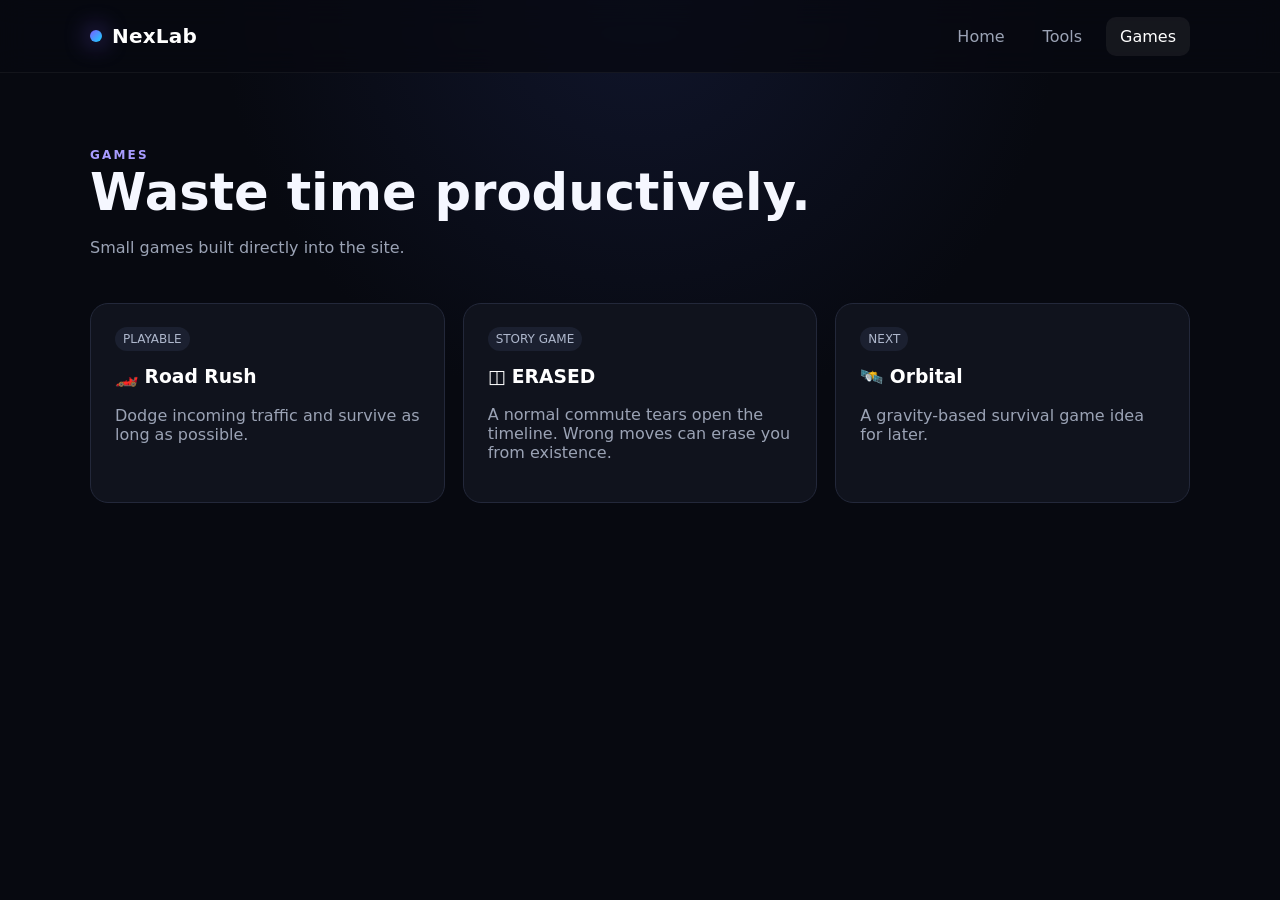
==== games/index.html @ e45dda59 "Add files via upload" ====
<!doctype html><html lang="en"><head><meta charset="utf-8"><meta name="viewport" content="width=device-width,initial-scale=1"><title>Games • NexLab</title><link rel="stylesheet" href="../css/style.css"></head><body>
<header class="nav-wrap"><nav class="nav container"><a class="brand" href="../index.html"><span class="brand-dot"></span>NexLab</a><button class="menu-btn">☰</button><div class="nav-links"><a href="../index.html">Home</a><a href="../tools/index.html">Tools</a><a class="active" href="index.html">Games</a></div></nav></header>
<main class="container"><section class="page-head"><div class="eyebrow">GAMES</div><h1>Waste time productively.</h1><p>Small games built directly into the site.</p></section><section class="tool-grid"><a class="tool-card" href="road-rush/index.html"><span class="tag">PLAYABLE</span><h3>🏎️ Road Rush</h3><p>Dodge incoming traffic and survive as long as possible.</p></a><a class="tool-card" href="erased/index.html"><span class="tag">STORY GAME</span><h3>◫ ERASED</h3><p>A normal commute tears open the timeline. Wrong moves can erase you from existence.</p></a><div class="tool-card"><span class="tag">NEXT</span><h3>🛰️ Orbital</h3><p>A gravity-based survival game idea for later.</p></div></section></main><script src="../js/main.js"></script></body></html>
---- css/style.css ----
:root{
  --bg:#070910; --panel:#10131d; --panel2:#151927; --text:#f5f7ff; --muted:#9ba3b5;
  --accent:#7c5cff; --accent2:#19d3ff; --border:#23283a;
}
*{box-sizing:border-box}html{scroll-behavior:smooth}body{margin:0;font-family:Inter,ui-sans-serif,system-ui,-apple-system,Segoe UI,Roboto,Arial;background:radial-gradient(circle at top,#10152b 0,#070910 38%);color:var(--text);min-height:100vh}.container{width:min(1100px,92%);margin:auto}.nav-wrap{position:sticky;top:0;z-index:50;background:rgba(7,9,16,.75);backdrop-filter:blur(14px);border-bottom:1px solid rgba(255,255,255,.05)}.nav{height:72px;display:flex;align-items:center;justify-content:space-between}.brand{color:white;text-decoration:none;font-weight:800;font-size:1.25rem;letter-spacing:.2px;display:flex;align-items:center;gap:10px}.brand-dot{width:12px;height:12px;border-radius:50%;background:linear-gradient(135deg,var(--accent),var(--accent2));box-shadow:0 0 24px var(--accent)}.nav-links{display:flex;gap:10px}.nav-links a{color:var(--muted);text-decoration:none;padding:10px 14px;border-radius:10px}.nav-links a:hover,.nav-links .active{color:white;background:rgba(255,255,255,.06)}.menu-btn{display:none;background:none;border:0;color:white;font-size:1.4rem}.hero{text-align:center;padding:110px 0 70px}.badge{display:inline-block;padding:8px 12px;border:1px solid var(--border);border-radius:999px;color:#c9cfff;background:rgba(124,92,255,.08);font-size:.9rem}.hero h1{font-size:clamp(2.7rem,7vw,5.9rem);line-height:.98;margin:22px auto 22px;max-width:950px;letter-spacing:-.055em}.hero h1 span{background:linear-gradient(90deg,#9c86ff,#5be3ff);-webkit-background-clip:text;background-clip:text;color:transparent}.hero p{font-size:1.15rem;color:var(--muted);max-width:650px;margin:0 auto 30px}.hero-actions{display:flex;gap:12px;justify-content:center;flex-wrap:wrap}.btn{display:inline-flex;align-items:center;justify-content:center;padding:13px 18px;border-radius:12px;text-decoration:none;font-weight:700;border:1px solid var(--border);transition:.2s;cursor:pointer}.btn:hover{transform:translateY(-2px)}.primary{background:linear-gradient(135deg,var(--accent),#5c7cff);color:#fff;border-color:transparent;box-shadow:0 10px 35px rgba(124,92,255,.25)}.secondary{background:#111522;color:white}.grid{display:grid;grid-template-columns:repeat(3,1fr);gap:18px;padding-bottom:70px}.card{position:relative;min-height:220px;padding:28px;border:1px solid var(--border);border-radius:20px;background:linear-gradient(180deg,rgba(255,255,255,.035),rgba(255,255,255,.015));text-decoration:none;color:white;overflow:hidden;transition:.2s}.card:hover{transform:translateY(-5px);border-color:#3a4160}.card.glow:before{content:"";position:absolute;width:180px;height:180px;border-radius:50%;background:rgba(124,92,255,.18);filter:blur(45px);right:-60px;top:-60px}.card .icon{font-size:2rem}.card h3{font-size:1.35rem;margin:20px 0 8px}.card p{color:var(--muted);line-height:1.6}.card span{color:#c8cbff;font-weight:700}.muted{opacity:.72}.featured{display:grid;grid-template-columns:1fr 1fr;align-items:center;gap:30px;padding:35px;border:1px solid var(--border);border-radius:24px;background:#0e121d;margin-bottom:70px}.featured h2{font-size:2.2rem;margin:8px 0}.featured p{color:var(--muted);margin-bottom:22px}.eyebrow{font-size:.75rem;letter-spacing:.18em;color:#a89cff;font-weight:800}.mini-road{height:260px;background:#191e2b;border:2px solid #252b3b;border-radius:20px;position:relative;overflow:hidden;display:grid;grid-template-columns:repeat(3,1fr)}.lane{border-right:2px dashed #394057}.lane:last-child{border-right:0}.car{position:absolute;background:#111826;border:1px solid #4d5b7d;border-radius:9px;padding:12px 15px}.player-mini{bottom:28px;left:45%;color:#71e4ff}.enemy-mini{top:35px;left:18%;color:#ff6c87}.footer{padding:25px 0 40px;color:#687086;text-align:center;font-size:.9rem}.page-head{padding:75px 0 30px}.page-head h1{font-size:3.2rem;margin:0 0 10px}.page-head p{color:var(--muted)}.tool-grid{display:grid;grid-template-columns:repeat(3,1fr);gap:18px;padding-bottom:70px}.tool-card{padding:24px;border:1px solid var(--border);border-radius:18px;background:var(--panel);color:white;text-decoration:none}.tool-card:hover{border-color:#3c4567}.tool-card p{color:var(--muted)}.tool-card .tag{font-size:.75rem;background:#1b2030;padding:5px 8px;border-radius:999px;color:#aeb7cc}.panel{background:var(--panel);border:1px solid var(--border);border-radius:20px;padding:24px;margin-bottom:50px}.field{display:grid;gap:8px;margin-bottom:16px}.field label{font-size:.9rem;color:#cbd1df}.field input,.field select{width:100%;background:#0b0f18;color:white;border:1px solid #2b3144;border-radius:12px;padding:13px 14px;font:inherit}.two-col{display:grid;grid-template-columns:1fr 1fr;gap:16px}.result{font-size:1.5rem;font-weight:800;padding:18px;border-radius:14px;background:#0a0e17;border:1px solid #232a3b;margin-top:14px}.game-shell{text-align:center;padding-bottom:60px}.game-info{display:flex;justify-content:center;gap:14px;flex-wrap:wrap;margin-bottom:14px}.pill{background:#121725;border:1px solid #273047;padding:8px 12px;border-radius:999px}.game-canvas{display:block;margin:0 auto;border:1px solid #2a3349;border-radius:18px;background:#171b25;max-width:100%;touch-action:none}.controls{display:flex;justify-content:center;gap:14px;margin-top:18px}.control-btn{width:75px;height:54px;border-radius:14px;border:1px solid #343d57;background:#121725;color:white;font-size:1.4rem}.hint{color:var(--muted);font-size:.9rem;margin-top:12px}@media(max-width:760px){.grid,.tool-grid,.featured,.two-col{grid-template-columns:1fr}.nav-links{display:none;position:absolute;top:64px;right:4%;padding:12px;background:#0d111b;border:1px solid var(--border);border-radius:14px;flex-direction:column;min-width:160px}.nav-links.open{display:flex}.menu-btn{display:block}.hero{padding-top:80px}.featured{padding:24px}.mini-road{height:220px}.page-head h1{font-size:2.5rem}}
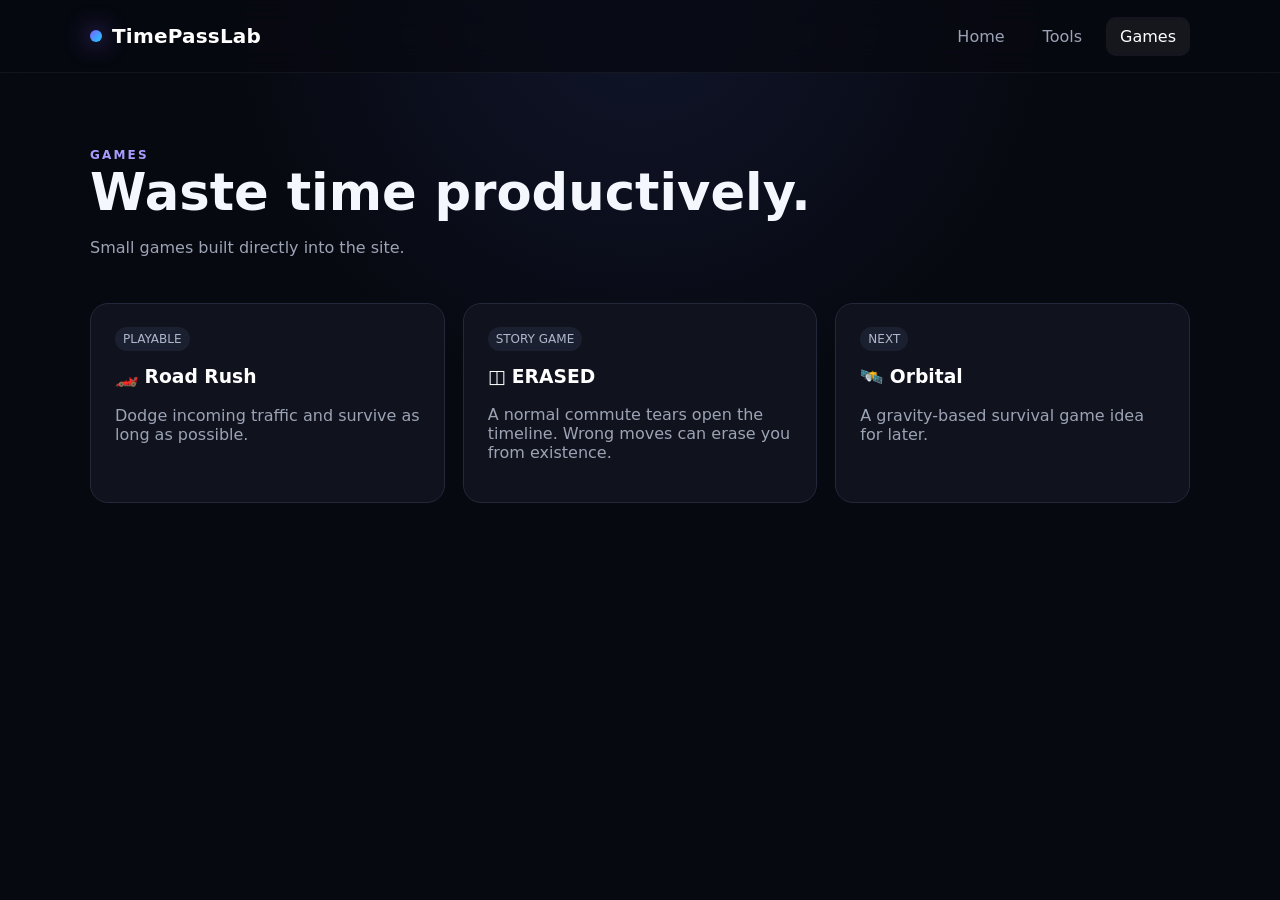
==== commit f071cc0b: "Add files via upload" ====
--- a/games/index.html
+++ b/games/index.html
@@ -1,3 +1,3 @@
-<!doctype html><html lang="en"><head><meta charset="utf-8"><meta name="viewport" content="width=device-width,initial-scale=1"><title>Games • NexLab</title><link rel="stylesheet" href="../css/style.css"></head><body>
-<header class="nav-wrap"><nav class="nav container"><a class="brand" href="../index.html"><span class="brand-dot"></span>NexLab</a><button class="menu-btn">☰</button><div class="nav-links"><a href="../index.html">Home</a><a href="../tools/index.html">Tools</a><a class="active" href="index.html">Games</a></div></nav></header>
+<!doctype html><html lang="en"><head><meta charset="utf-8"><meta name="viewport" content="width=device-width,initial-scale=1"><title>Games • TimePassLab</title><link rel="stylesheet" href="../css/style.css"></head><body>
+<header class="nav-wrap"><nav class="nav container"><a class="brand" href="../index.html"><span class="brand-dot"></span>TimePassLab</a><button class="menu-btn">☰</button><div class="nav-links"><a href="../index.html">Home</a><a href="../tools/index.html">Tools</a><a class="active" href="index.html">Games</a></div></nav></header>
 <main class="container"><section class="page-head"><div class="eyebrow">GAMES</div><h1>Waste time productively.</h1><p>Small games built directly into the site.</p></section><section class="tool-grid"><a class="tool-card" href="road-rush/index.html"><span class="tag">PLAYABLE</span><h3>🏎️ Road Rush</h3><p>Dodge incoming traffic and survive as long as possible.</p></a><a class="tool-card" href="erased/index.html"><span class="tag">STORY GAME</span><h3>◫ ERASED</h3><p>A normal commute tears open the timeline. Wrong moves can erase you from existence.</p></a><div class="tool-card"><span class="tag">NEXT</span><h3>🛰️ Orbital</h3><p>A gravity-based survival game idea for later.</p></div></section></main><script src="../js/main.js"></script></body></html>
